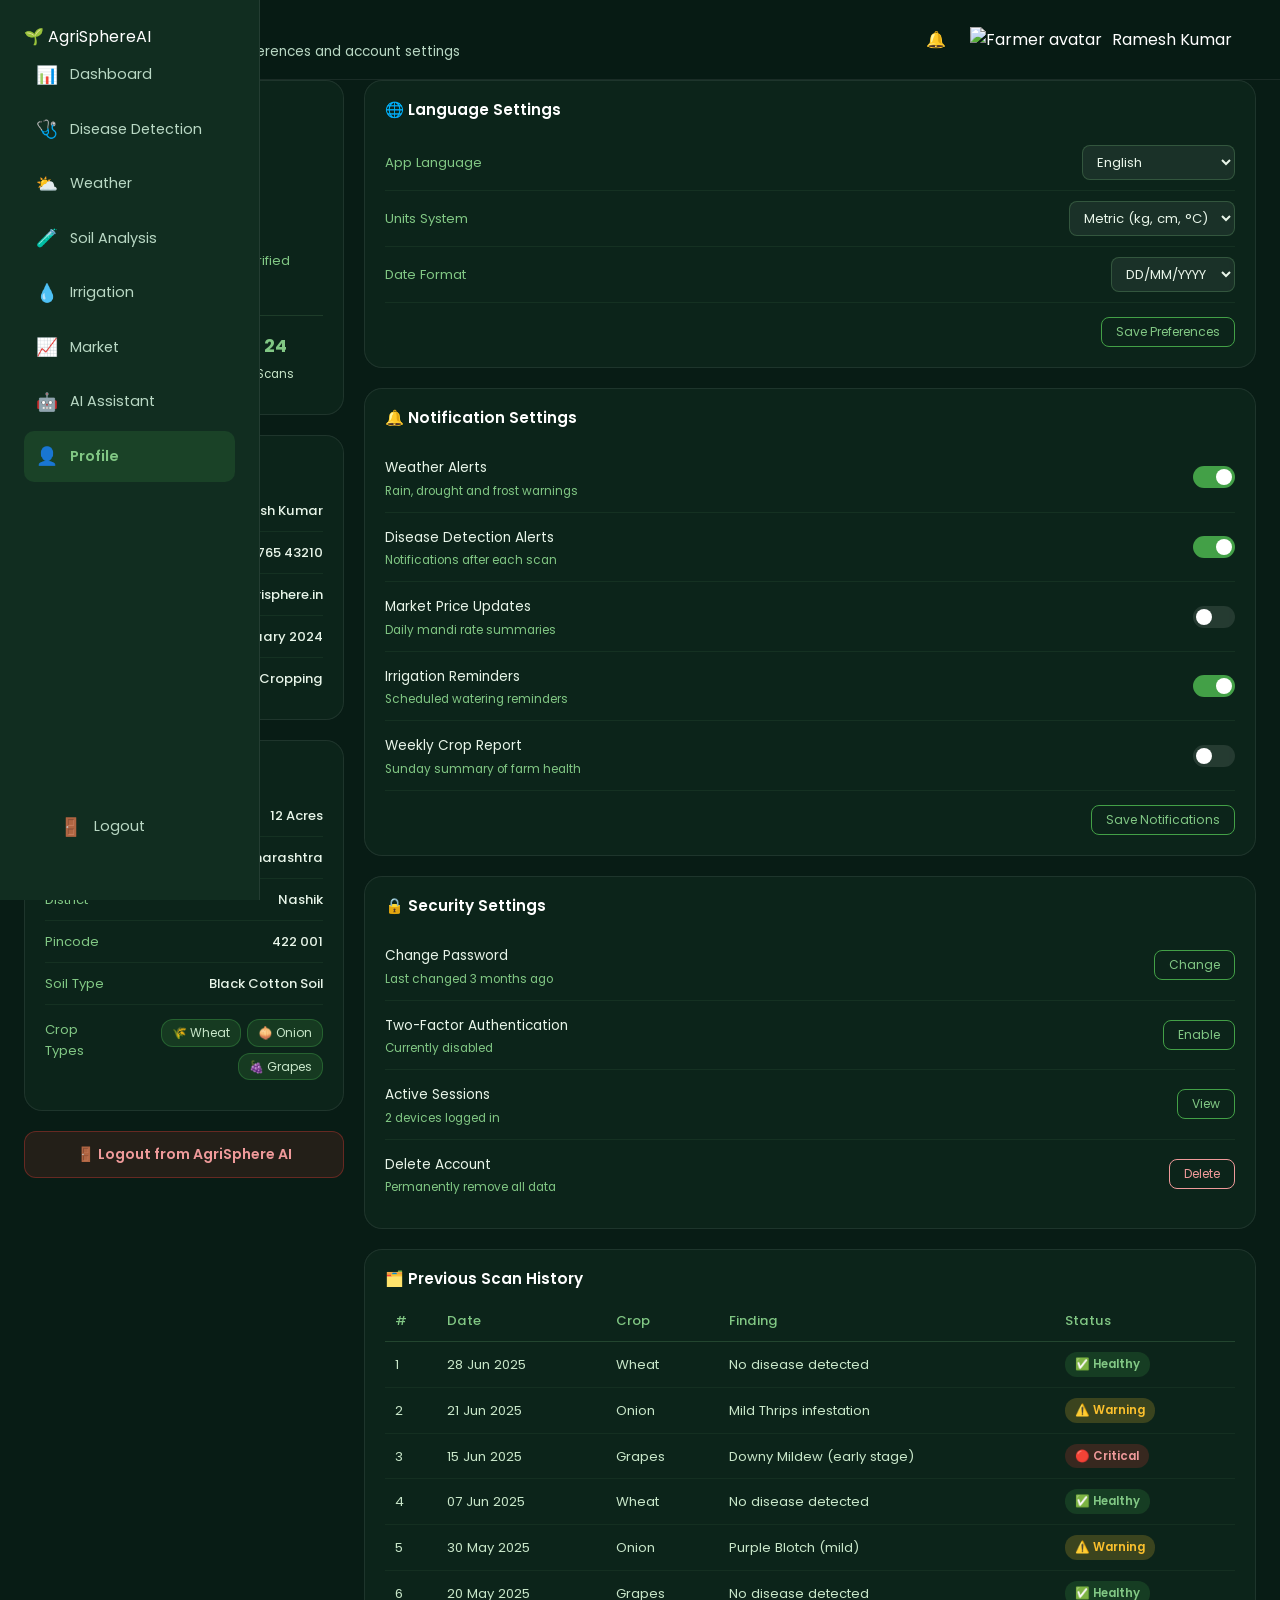
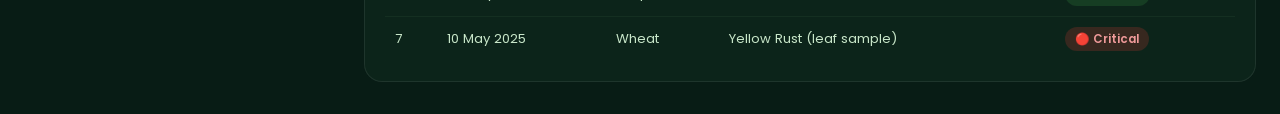
==== profile.html @ 05b8a4e9 "all fronted completed" ====
<!DOCTYPE html>
<html lang="en">
<head>
<meta charset="UTF-8" />
<meta name="viewport" content="width=device-width, initial-scale=1.0" />
<title>Farmer Profile | AgriSphere AI</title>

<!-- Google Font: Poppins (consistent with rest of app) -->
<link rel="preconnect" href="https://fonts.googleapis.com">
<link href="https://fonts.googleapis.com/css2?family=Poppins:wght@300;400;500;600;700&display=swap" rel="stylesheet">

<!-- Reused shared stylesheets only — no new CSS file for this page -->
<link rel="stylesheet" href="css/style.css" />
<link rel="stylesheet" href="css/dashboard.css" />

<!-- ===================== PAGE-SPECIFIC INLINE STYLES ===================== -->
<!-- Only structural layout unique to the profile page.                    -->
<!-- Colors, fonts, .glass, card, button rules all come from style.css     -->
<!-- and dashboard.css — nothing is redefined here.                        -->
<style>

  /* ---- Main 2-column grid: left column (profile + stats) | right column (settings + history) ---- */
  .profile-layout {
    display: grid;
    grid-template-columns: 320px 1fr;
    gap: 20px;
    padding: 0 24px 32px;
  }

  /* Left column stacks its cards vertically */
  .profile-left  { display: flex; flex-direction: column; gap: 20px; }

  /* Right column stacks its cards vertically */
  .profile-right { display: flex; flex-direction: column; gap: 20px; }

  /* ---- Profile Card (avatar + name + quick stats) ---- */
  .profile-card {
    padding: 28px 20px;
    text-align: center;
  }
  .profile-card__avatar-wrapper {
    position: relative;
    display: inline-block;
    margin-bottom: 14px;
  }
  .profile-card__avatar {
    width: 100px;
    height: 100px;
    border-radius: 50%;
    object-fit: cover;
    border: 3px solid #43A047;
    display: block;
  }
  /* Edit avatar overlay button */
  .profile-card__avatar-edit {
    position: absolute;
    bottom: 2px;
    right: 2px;
    width: 28px;
    height: 28px;
    border-radius: 50%;
    background: #43A047;
    border: none;
    color: #fff;
    font-size: 0.75rem;
    cursor: pointer;
    display: flex;
    align-items: center;
    justify-content: center;
    transition: background 0.2s;
  }
  .profile-card__avatar-edit:hover { background: #2E7D32; }

  .profile-card__name {
    color: #fff;
    font-size: 1.2rem;
    font-weight: 600;
    margin-bottom: 4px;
  }
  .profile-card__role {
    color: #81C784;
    font-size: 0.82rem;
    margin-bottom: 6px;
  }
  .profile-card__location {
    color: #C8E6C9;
    font-size: 0.8rem;
    margin-bottom: 18px;
  }

  /* Trio of quick-stat chips inside the profile card */
  .profile-stats {
    display: flex;
    justify-content: space-around;
    border-top: 1px solid rgba(129, 199, 132, 0.15);
    padding-top: 16px;
  }
  .profile-stat { text-align: center; }
  .profile-stat__value {
    color: #81C784;
    font-size: 1.1rem;
    font-weight: 700;
    display: block;
  }
  .profile-stat__label {
    color: #C8E6C9;
    font-size: 0.72rem;
  }

  /* ---- Generic section card used for all content cards ---- */
  .profile-section {
    padding: 20px;
  }
  .profile-section__title {
    color: #fff;
    font-size: 0.95rem;
    font-weight: 600;
    margin-bottom: 16px;
    display: flex;
    align-items: center;
    gap: 8px;
  }

  /* ---- Info rows (label + value pairs) ---- */
  .info-row {
    display: flex;
    justify-content: space-between;
    align-items: center;
    padding: 10px 0;
    border-bottom: 1px solid rgba(129, 199, 132, 0.08);
  }
  .info-row:last-child { border-bottom: none; }
  .info-row__label {
    color: #81C784;
    font-size: 0.82rem;
  }
  .info-row__value {
    color: #E8F5E9;
    font-size: 0.82rem;
    font-weight: 500;
    text-align: right;
  }

  /* Crop type tags */
  .crop-tags {
    display: flex;
    flex-wrap: wrap;
    gap: 6px;
    justify-content: flex-end;
  }
  .crop-tag {
    background: rgba(67, 160, 71, 0.18);
    border: 1px solid rgba(67, 160, 71, 0.4);
    color: #C8E6C9;
    border-radius: 12px;
    padding: 3px 10px;
    font-size: 0.75rem;
  }

  /* ---- Toggle switch (reusable) for settings ---- */
  .toggle-row {
    display: flex;
    justify-content: space-between;
    align-items: center;
    padding: 11px 0;
    border-bottom: 1px solid rgba(129, 199, 132, 0.08);
  }
  .toggle-row:last-child { border-bottom: none; }
  .toggle-row__label {
    color: #E8F5E9;
    font-size: 0.85rem;
  }
  .toggle-row__sub {
    color: #81C784;
    font-size: 0.74rem;
    display: block;
    margin-top: 2px;
  }
  .toggle {
    position: relative;
    width: 42px;
    height: 22px;
    flex-shrink: 0;
  }
  .toggle input { opacity: 0; width: 0; height: 0; }
  .toggle__track {
    position: absolute;
    inset: 0;
    background: rgba(255,255,255,0.1);
    border-radius: 22px;
    cursor: pointer;
    transition: background 0.3s;
  }
  .toggle input:checked + .toggle__track { background: #43A047; }
  .toggle__track::after {
    content: '';
    position: absolute;
    top: 3px;
    left: 3px;
    width: 16px;
    height: 16px;
    border-radius: 50%;
    background: #fff;
    transition: transform 0.3s;
  }
  .toggle input:checked + .toggle__track::after { transform: translateX(20px); }

  /* ---- Language selector ---- */
  .lang-select {
    background: rgba(255, 255, 255, 0.06);
    border: 1px solid rgba(129, 199, 132, 0.25);
    color: #E8F5E9;
    border-radius: 8px;
    padding: 6px 10px;
    font-family: 'Poppins', sans-serif;
    font-size: 0.82rem;
    outline: none;
    cursor: pointer;
  }
  .lang-select option { background: #081C15; }

  /* ---- Security settings — action buttons ---- */
  .security-btn {
    display: flex;
    justify-content: space-between;
    align-items: center;
    padding: 11px 0;
    border-bottom: 1px solid rgba(129, 199, 132, 0.08);
  }
  .security-btn:last-child { border-bottom: none; }
  .security-btn__label {
    color: #E8F5E9;
    font-size: 0.85rem;
  }
  .security-btn__sub {
    color: #81C784;
    font-size: 0.74rem;
    display: block;
    margin-top: 2px;
  }
  .btn-outline-sm {
    background: transparent;
    border: 1px solid #43A047;
    color: #81C784;
    border-radius: 8px;
    padding: 5px 14px;
    font-family: 'Poppins', sans-serif;
    font-size: 0.76rem;
    cursor: pointer;
    transition: background 0.2s, color 0.2s;
    flex-shrink: 0;
  }
  .btn-outline-sm:hover { background: #43A047; color: #fff; }

  /* ---- Scan History table ---- */
  .scan-table {
    width: 100%;
    border-collapse: collapse;
    font-size: 0.82rem;
  }
  .scan-table th {
    color: #81C784;
    font-weight: 500;
    text-align: left;
    padding: 6px 10px 10px;
    border-bottom: 1px solid rgba(129, 199, 132, 0.2);
  }
  .scan-table td {
    color: #C8E6C9;
    padding: 10px;
    border-bottom: 1px solid rgba(129, 199, 132, 0.07);
    vertical-align: middle;
  }
  .scan-table tr:last-child td { border-bottom: none; }

  /* Status badge inside scan table */
  .scan-badge {
    display: inline-block;
    padding: 3px 10px;
    border-radius: 12px;
    font-size: 0.73rem;
    font-weight: 600;
  }
  .scan-badge--healthy   { background: rgba(67, 160, 71, 0.2); color: #81C784; }
  .scan-badge--warning   { background: rgba(251, 192, 45, 0.2); color: #FBC02D; }
  .scan-badge--critical  { background: rgba(229, 57, 53, 0.2);  color: #EF9A9A; }

  /* ---- Logout button (bottom of left column) ---- */
  .logout-btn {
    display: flex;
    align-items: center;
    justify-content: center;
    gap: 8px;
    width: 100%;
    padding: 12px;
    border-radius: 12px;
    background: rgba(229, 57, 53, 0.12);
    border: 1px solid rgba(229, 57, 53, 0.35);
    color: #EF9A9A;
    font-family: 'Poppins', sans-serif;
    font-size: 0.88rem;
    font-weight: 600;
    cursor: pointer;
    transition: background 0.25s, color 0.25s;
  }
  .logout-btn:hover {
    background: rgba(229, 57, 53, 0.3);
    color: #fff;
  }

  /* ---- Toast notification (appears on save actions) ---- */
  .profile-toast {
    position: fixed;
    bottom: 30px;
    right: 30px;
    background: linear-gradient(135deg, #2E7D32, #43A047);
    color: #fff;
    padding: 12px 22px;
    border-radius: 10px;
    font-size: 0.85rem;
    font-weight: 500;
    box-shadow: 0 4px 20px rgba(0,0,0,0.35);
    opacity: 0;
    transform: translateY(10px);
    transition: opacity 0.3s ease, transform 0.3s ease;
    pointer-events: none;
    z-index: 9999;
  }
  .profile-toast--visible {
    opacity: 1;
    transform: translateY(0);
  }

  /* ---- Responsive: stack columns on small screens ---- */
  @media (max-width: 900px) {
    .profile-layout { grid-template-columns: 1fr; }
  }
</style>
</head>
<body>

<!-- ===================== SIDEBAR (identical structure across all dashboard pages) ===================== -->
<aside class="sidebar">
  <div class="sidebar__logo">
    <span class="logo-icon">🌱</span>
    <span class="logo-text">AgriSphere<span class="accent">AI</span></span>
  </div>

  <nav class="sidebar__nav">
    <a href="dashboard.html" class="sidebar__link">
      <span class="sidebar__icon">📊</span> Dashboard
    </a>
    <a href="disease.html" class="sidebar__link">
      <span class="sidebar__icon">🩺</span> Disease Detection
    </a>
    <a href="weather.html" class="sidebar__link">
      <span class="sidebar__icon">⛅</span> Weather
    </a>
    <a href="soil.html" class="sidebar__link">
      <span class="sidebar__icon">🧪</span> Soil Analysis
    </a>
    <a href="irrigation.html" class="sidebar__link">
      <span class="sidebar__icon">💧</span> Irrigation
    </a>
    <a href="market.html" class="sidebar__link">
      <span class="sidebar__icon">📈</span> Market
    </a>
    <a href="chatbot.html" class="sidebar__link">
      <span class="sidebar__icon">🤖</span> AI Assistant
    </a>
    <!-- Current page — marked active -->
    <a href="profile.html" class="sidebar__link sidebar__link--active">
      <span class="sidebar__icon">👤</span> Profile
    </a>
  </nav>

  <div class="sidebar__footer">
    <a href="index.html" class="sidebar__link">
      <span class="sidebar__icon">🚪</span> Logout
    </a>
  </div>
</aside>

<!-- ===================== MAIN CONTENT ===================== -->
<div class="main-content">

  <!-- ===================== TOP NAV (identical structure across all dashboard pages) ===================== -->
  <header class="topnav">
    <div class="topnav__title">
      <h1>Farmer Profile</h1>
      <p class="topnav__subtitle">Manage your information, preferences and account settings</p>
    </div>
    <div class="topnav__right">
      <span class="topnav__notif">🔔</span>
      <div class="topnav__profile">
        <img src="https://i.pravatar.cc/40?img=12" alt="Farmer avatar" />
        <span>Ramesh Kumar</span>
      </div>
    </div>
  </header>

  <!-- ===================== PROFILE LAYOUT GRID ===================== -->
  <div class="profile-layout">

    <!-- ============================================================
         LEFT COLUMN — Avatar card, Farm Info, Logout
    ============================================================ -->
    <div class="profile-left">

      <!-- ---- Profile / Avatar Card ---- -->
      <div class="glass profile-card">

        <!-- Profile picture with edit overlay -->
        <div class="profile-card__avatar-wrapper">
          <img
            id="profileAvatar"
            class="profile-card__avatar"
            src="https://i.pravatar.cc/100?img=12"
            alt="Farmer avatar"
          />
          <button class="profile-card__avatar-edit" id="avatarEditBtn" title="Change photo">✏️</button>
        </div>

        <h2 class="profile-card__name" id="profileName">Ramesh Kumar</h2>
        <p class="profile-card__role">🌾 Progressive Farmer · Verified</p>
        <p class="profile-card__location" id="profileLocationDisplay">📍 Nashik, Maharashtra</p>

        <!-- Quick stats strip -->
        <div class="profile-stats">
          <div class="profile-stat">
            <span class="profile-stat__value" id="statFarmSize">12</span>
            <span class="profile-stat__label">Acres</span>
          </div>
          <div class="profile-stat">
            <span class="profile-stat__value" id="statCropCount">3</span>
            <span class="profile-stat__label">Crops</span>
          </div>
          <div class="profile-stat">
            <span class="profile-stat__value" id="statScans">24</span>
            <span class="profile-stat__label">Scans</span>
          </div>
        </div>
      </div>

      <!-- ---- Farmer Information ---- -->
      <div class="glass profile-section">
        <h3 class="profile-section__title">👨‍🌾 Farmer Information</h3>

        <div class="info-row">
          <span class="info-row__label">Full Name</span>
          <span class="info-row__value">Ramesh Kumar</span>
        </div>
        <div class="info-row">
          <span class="info-row__label">Phone</span>
          <span class="info-row__value">+91 98765 43210</span>
        </div>
        <div class="info-row">
          <span class="info-row__label">Email</span>
          <span class="info-row__value">ramesh@agrisphere.in</span>
        </div>
        <div class="info-row">
          <span class="info-row__label">Member Since</span>
          <span class="info-row__value">January 2024</span>
        </div>
        <div class="info-row">
          <span class="info-row__label">Farming Type</span>
          <span class="info-row__value">Mixed Cropping</span>
        </div>
      </div>

      <!-- ---- Farm Details ---- -->
      <div class="glass profile-section">
        <h3 class="profile-section__title">🏡 Farm Details</h3>

        <!-- Farm Size -->
        <div class="info-row">
          <span class="info-row__label">Farm Size</span>
          <span class="info-row__value">12 Acres</span>
        </div>

        <!-- Location -->
        <div class="info-row">
          <span class="info-row__label">Location</span>
          <span class="info-row__value">Nashik, Maharashtra</span>
        </div>
        <div class="info-row">
          <span class="info-row__label">District</span>
          <span class="info-row__value">Nashik</span>
        </div>
        <div class="info-row">
          <span class="info-row__label">Pincode</span>
          <span class="info-row__value">422 001</span>
        </div>
        <div class="info-row">
          <span class="info-row__label">Soil Type</span>
          <span class="info-row__value">Black Cotton Soil</span>
        </div>

        <!-- Crop Types — displayed as tags -->
        <div class="info-row" style="align-items: flex-start; padding-top: 14px;">
          <span class="info-row__label">Crop Types</span>
          <div class="crop-tags">
            <span class="crop-tag">🌾 Wheat</span>
            <span class="crop-tag">🧅 Onion</span>
            <span class="crop-tag">🍇 Grapes</span>
          </div>
        </div>
      </div>

      <!-- ---- Logout Button ---- -->
      <button class="logout-btn" id="logoutBtn">
        🚪 Logout from AgriSphere AI
      </button>

    </div>
    <!-- /profile-left -->


    <!-- ============================================================
         RIGHT COLUMN — Language, Notifications, Security, Scan History
    ============================================================ -->
    <div class="profile-right">

      <!-- ---- Language Settings ---- -->
      <div class="glass profile-section">
        <h3 class="profile-section__title">🌐 Language Settings</h3>

        <div class="info-row">
          <span class="info-row__label">App Language</span>
          <!-- Language selector — JS handles save confirmation -->
          <select class="lang-select" id="langSelect">
            <option value="en" selected>English</option>
            <option value="hi">हिन्दी (Hindi)</option>
            <option value="mr">मराठी (Marathi)</option>
            <option value="pa">ਪੰਜਾਬੀ (Punjabi)</option>
            <option value="gu">ગુજરાતી (Gujarati)</option>
            <option value="ta">தமிழ் (Tamil)</option>
            <option value="te">తెలుగు (Telugu)</option>
          </select>
        </div>

        <div class="info-row">
          <span class="info-row__label">Units System</span>
          <select class="lang-select" id="unitsSelect">
            <option value="metric" selected>Metric (kg, cm, °C)</option>
            <option value="imperial">Imperial (lb, in, °F)</option>
          </select>
        </div>

        <div class="info-row">
          <span class="info-row__label">Date Format</span>
          <select class="lang-select" id="dateSelect">
            <option value="dmy" selected>DD/MM/YYYY</option>
            <option value="mdy">MM/DD/YYYY</option>
            <option value="ymd">YYYY-MM-DD</option>
          </select>
        </div>

        <!-- Save Language Settings button -->
        <div style="text-align: right; margin-top: 14px;">
          <button class="btn-outline-sm" id="saveLangBtn">Save Preferences</button>
        </div>
      </div>

      <!-- ---- Notification Settings ---- -->
      <div class="glass profile-section">
        <h3 class="profile-section__title">🔔 Notification Settings</h3>

        <div class="toggle-row">
          <div>
            <span class="toggle-row__label">Weather Alerts</span>
            <span class="toggle-row__sub">Rain, drought and frost warnings</span>
          </div>
          <label class="toggle">
            <input type="checkbox" id="notifWeather" checked />
            <span class="toggle__track"></span>
          </label>
        </div>

        <div class="toggle-row">
          <div>
            <span class="toggle-row__label">Disease Detection Alerts</span>
            <span class="toggle-row__sub">Notifications after each scan</span>
          </div>
          <label class="toggle">
            <input type="checkbox" id="notifDisease" checked />
            <span class="toggle__track"></span>
          </label>
        </div>

        <div class="toggle-row">
          <div>
            <span class="toggle-row__label">Market Price Updates</span>
            <span class="toggle-row__sub">Daily mandi rate summaries</span>
          </div>
          <label class="toggle">
            <input type="checkbox" id="notifMarket" />
            <span class="toggle__track"></span>
          </label>
        </div>

        <div class="toggle-row">
          <div>
            <span class="toggle-row__label">Irrigation Reminders</span>
            <span class="toggle-row__sub">Scheduled watering reminders</span>
          </div>
          <label class="toggle">
            <input type="checkbox" id="notifIrrigation" checked />
            <span class="toggle__track"></span>
          </label>
        </div>

        <div class="toggle-row">
          <div>
            <span class="toggle-row__label">Weekly Crop Report</span>
            <span class="toggle-row__sub">Sunday summary of farm health</span>
          </div>
          <label class="toggle">
            <input type="checkbox" id="notifWeekly" />
            <span class="toggle__track"></span>
          </label>
        </div>

        <!-- Save Notifications button -->
        <div style="text-align: right; margin-top: 14px;">
          <button class="btn-outline-sm" id="saveNotifBtn">Save Notifications</button>
        </div>
      </div>

      <!-- ---- Security Settings ---- -->
      <div class="glass profile-section">
        <h3 class="profile-section__title">🔒 Security Settings</h3>

        <div class="security-btn">
          <div>
            <span class="security-btn__label">Change Password</span>
            <span class="security-btn__sub">Last changed 3 months ago</span>
          </div>
          <button class="btn-outline-sm" id="changePwdBtn">Change</button>
        </div>

        <div class="security-btn">
          <div>
            <span class="security-btn__label">Two-Factor Authentication</span>
            <span class="security-btn__sub">Currently disabled</span>
          </div>
          <button class="btn-outline-sm" id="enable2FABtn">Enable</button>
        </div>

        <div class="security-btn">
          <div>
            <span class="security-btn__label">Active Sessions</span>
            <span class="security-btn__sub">2 devices logged in</span>
          </div>
          <button class="btn-outline-sm" id="viewSessionsBtn">View</button>
        </div>

        <div class="security-btn">
          <div>
            <span class="security-btn__label">Delete Account</span>
            <span class="security-btn__sub">Permanently remove all data</span>
          </div>
          <button class="btn-outline-sm" id="deleteAccountBtn" style="border-color:#EF9A9A; color:#EF9A9A;">Delete</button>
        </div>
      </div>

      <!-- ---- Previous Scan History ---- -->
      <div class="glass profile-section">
        <h3 class="profile-section__title">🗂️ Previous Scan History</h3>

        <!-- Table generated dynamically by profile.js from dummy data array -->
        <div style="overflow-x: auto;">
          <table class="scan-table" id="scanHistoryTable">
            <thead>
              <tr>
                <th>#</th>
                <th>Date</th>
                <th>Crop</th>
                <th>Finding</th>
                <th>Status</th>
              </tr>
            </thead>
            <tbody id="scanHistoryBody">
              <!-- Rows injected by profile.js -->
            </tbody>
          </table>
        </div>
      </div>

    </div>
    <!-- /profile-right -->

  </div>
  <!-- /profile-layout -->

</div>
<!-- /main-content -->

<!-- Toast notification element (shown on save actions by profile.js) -->
<div class="profile-toast" id="profileToast"></div>

<!-- ===================== SCRIPTS ===================== -->
<script src="js/main.js"></script>
<script src="js/dashboard.js"></script>
<script src="js/profile.js"></script>
</body>
</html>
---- css/style.css ----
/* =====================================================
   AGRISPHERE AI — STYLE SHEET (Landing Page)
   =====================================================
   This file is organized into clear sections:
   1. Reset & Variables
   2. Base / Typography
   3. Reusable Components (buttons, glass effect)
   4. Navbar
   5. Hero Section
   6. Animated Statistics
   7. Features Section
   8. How It Works
   9. Why Choose Us
   10. Call To Action
   11. Footer
   12. Scroll Reveal Animation
   13. Responsive Design (Tablet & Mobile)
   ===================================================== */


/* -----------------------------------------------------
   1. RESET & VARIABLES
   CSS variables (--name) let us reuse colors everywhere.
   If you want to change the theme, edit these values only.
------------------------------------------------------ */
:root {
  /* Color palette (from project brief) */
  --color-bg: #081C15;
  --color-primary: #2E7D32;
  --color-secondary: #43A047;
  --color-accent: #81C784;
  --color-card: #112D20;
  --color-text: #FFFFFF;
  --color-text-soft: #B9D8C4;
  --color-warning: #FFA000;
  --color-danger: #F44336;

  /* Glass effect helpers */
  --glass-bg: rgba(17, 45, 32, 0.55);
  --glass-border: rgba(255, 255, 255, 0.08);

  /* Spacing scale */
  --space-sm: 0.75rem;
  --space-md: 1.5rem;
  --space-lg: 3rem;
  --space-xl: 6rem;

  /* Shape & motion */
  --radius: 18px;
  --radius-sm: 10px;
  --transition: 0.3s ease;
  --shadow-soft: 0 10px 30px rgba(0, 0, 0, 0.35);
}

/* Reset default browser spacing/box-sizing so layout is predictable */
* {
  margin: 0;
  padding: 0;
  box-sizing: border-box;
}

html {
  scroll-behavior: smooth; /* smooth scrolling for in-page links (#features etc.) */
}


/* -----------------------------------------------------
   2. BASE / TYPOGRAPHY
------------------------------------------------------ */
body {
  font-family: 'Poppins', sans-serif;
  background-color: var(--color-bg);
  color: var(--color-text);
  line-height: 1.6;
  overflow-x: hidden; /* prevents horizontal scroll from floating shapes */
}

h1, h2, h3, h4 {
  font-weight: 600;
  line-height: 1.2;
}

a {
  text-decoration: none;
  color: inherit;
}

ul {
  list-style: none;
}

img {
  max-width: 100%;
  display: block;
}

/* Small uppercase label used above section titles (e.g. "Platform") */
.eyebrow {
  display: inline-block;
  font-size: 0.8rem;
  font-weight: 600;
  letter-spacing: 0.12em;
  text-transform: uppercase;
  color: var(--color-accent);
  margin-bottom: var(--space-sm);
}

/* Gradient text used on the hero headline's key word */
.text-gradient {
  background: linear-gradient(90deg, var(--color-accent), var(--color-secondary));
  -webkit-background-clip: text;
  background-clip: text;
  color: transparent;
}

.section-heading {
  text-align: center;
  max-width: 640px;
  margin: 0 auto var(--space-xl);
}

.section-title {
  font-size: clamp(1.8rem, 3vw, 2.6rem);
  margin-bottom: var(--space-sm);
}

.section-subtitle {
  color: var(--color-text-soft);
  font-size: 1.05rem;
}


/* -----------------------------------------------------
   3. REUSABLE COMPONENTS
------------------------------------------------------ */

/* Glassmorphism card base — used by feature cards, scan card, etc. */
.glass {
  background: var(--glass-bg);
  border: 1px solid var(--glass-border);
  backdrop-filter: blur(14px);
  -webkit-backdrop-filter: blur(14px);
  border-radius: var(--radius);
}

/* Buttons */
.btn {
  display: inline-flex;
  align-items: center;
  gap: 0.5rem;
  padding: 0.8rem 1.6rem;
  border-radius: 999px; /* fully rounded pill shape */
  font-weight: 600;
  font-size: 0.95rem;
  border: none;
  cursor: pointer;
  transition: transform var(--transition), box-shadow var(--transition), background var(--transition);
  white-space: nowrap;
}

.btn--primary {
  background: linear-gradient(135deg, var(--color-secondary), var(--color-primary));
  color: var(--color-text);
  box-shadow: 0 8px 24px rgba(46, 125, 50, 0.45);
}

.btn--primary:hover {
  transform: translateY(-3px);
  box-shadow: 0 12px 30px rgba(46, 125, 50, 0.6);
}

.btn--ghost {
  background: transparent;
  color: var(--color-text);
  border: 1px solid var(--glass-border);
}

.btn--ghost:hover {
  background: rgba(255, 255, 255, 0.06);
  transform: translateY(-3px);
}

.btn--lg {
  padding: 1rem 2rem;
  font-size: 1rem;
}

/* Arrow inside buttons slides right on hover */
.btn__arrow {
  transition: transform var(--transition);
}

.btn:hover .btn__arrow {
  transform: translateX(4px);
}


/* -----------------------------------------------------
   4. NAVBAR
------------------------------------------------------ */
.navbar {
  position: sticky;
  top: 0;
  z-index: 100;
  width: 100%;
  background: rgba(8, 28, 21, 0.7);
  backdrop-filter: blur(14px);
  -webkit-backdrop-filter: blur(14px);
  border-bottom: 1px solid var(--glass-border);
}

.navbar__inner {
  max-width: 1280px;
  margin: 0 auto;
  display: flex;
  align-items: center;
  justify-content: space-between;
  padding: 1rem var(--space-md);
}

.navbar__brand {
  display: flex;
  align-items: center;
  gap: 0.5rem;
  font-weight: 700;
  font-size: 1.2rem;
}

.navbar__logo {
  font-size: 1.4rem;
}

.navbar__name--accent {
  color: var(--color-accent);
}

.navbar__links {
  display: flex;
  align-items: center;
  gap: var(--space-lg);
}

.navbar__link {
  font-size: 0.95rem;
  color: var(--color-text-soft);
  transition: color var(--transition);
}

.navbar__link:hover {
  color: var(--color-text);
}

.navbar__cta {
  margin-left: var(--space-md);
}

/* Hamburger icon — hidden on desktop, shown on mobile via media query */
.navbar__toggle {
  display: none;
  flex-direction: column;
  gap: 5px;
  background: none;
  border: none;
  cursor: pointer;
}

.navbar__toggle span {
  width: 24px;
  height: 2px;
  background: var(--color-text);
  border-radius: 2px;
}

/* Mobile dropdown menu — hidden by default, JS toggles .navbar__mobile--open */
.navbar__mobile {
  display: none;
  flex-direction: column;
  gap: var(--space-md);
  padding: var(--space-md);
  background: rgba(8, 28, 21, 0.95);
  border-top: 1px solid var(--glass-border);
}

.navbar__mobile--open {
  display: flex;
}

.navbar__mobile-cta {
  width: fit-content;
}


/* -----------------------------------------------------
   5. HERO SECTION
------------------------------------------------------ */
.hero {
  position: relative;
  padding: var(--space-xl) var(--space-md);
  overflow: hidden;
}

/* Soft blurred glowing circles in the background — pure CSS, no images */
.hero__glow {
  position: absolute;
  border-radius: 50%;
  filter: blur(100px);
  opacity: 0.35;
  z-index: 0;
}

.hero__glow--one {
  width: 420px;
  height: 420px;
  background: var(--color-primary);
  top: -100px;
  left: -100px;
}

.hero__glow--two {
  width: 380px;
  height: 380px;
  background: var(--color-accent);
  bottom: -120px;
  right: -80px;
}

.hero__inner {
  position: relative;
  z-index: 1;
  max-width: 1280px;
  margin: 0 auto;
  display: grid;
  grid-template-columns: 1.1fr 0.9fr;
  align-items: center;
  gap: var(--space-xl);
}

.hero__title {
  font-size: clamp(2.4rem, 5vw, 3.6rem);
  margin-bottom: var(--space-md);
}

.hero__subtitle {
  color: var(--color-text-soft);
  font-size: 1.1rem;
  max-width: 520px;
  margin-bottom: var(--space-lg);
}

.hero__actions {
  display: flex;
  flex-wrap: wrap;
  gap: var(--space-md);
  margin-bottom: var(--space-md);
}

.hero__trust {
  font-size: 0.85rem;
  color: var(--color-text-soft);
  opacity: 0.8;
}

/* --- Signature visual: the AI Scan Card --- */
.hero__visual {
  position: relative;
  display: flex;
  justify-content: center;
  align-items: center;
}

.scan-card {
  width: 100%;
  max-width: 360px;
  padding: var(--space-md);
  background: var(--glass-bg);
  border: 1px solid var(--glass-border);
  backdrop-filter: blur(14px);
  -webkit-backdrop-filter: blur(14px);
  border-radius: var(--radius);
  box-shadow: var(--shadow-soft);
  animation: floatCard 5s ease-in-out infinite; /* gentle floating motion */
}

.scan-card__header {
  display: flex;
  align-items: center;
  gap: 0.5rem;
  margin-bottom: var(--space-md);
  font-size: 0.9rem;
  color: var(--color-text-soft);
}

.scan-card__dot {
  width: 8px;
  height: 8px;
  border-radius: 50%;
  background: var(--color-danger);
  animation: pulseDot 1.5s ease-in-out infinite;
}

/* The leaf-scanning area */
.scan-card__body {
  position: relative;
  height: 160px;
  border-radius: var(--radius-sm);
  background: rgba(0, 0, 0, 0.25);
  display: flex;
  align-items: center;
  justify-content: center;
  font-size: 4rem;
  overflow: hidden;
  margin-bottom: var(--space-md);
}

/* The horizontal scanning line that sweeps up and down */
.scan-card__line {
  position: absolute;
  left: 0;
  width: 100%;
  height: 2px;
  background: var(--color-accent);
  box-shadow: 0 0 12px var(--color-accent);
  animation: scanSweep 2.4s ease-in-out infinite;
}

.scan-card__result {
  display: flex;
  justify-content: space-between;
  align-items: center;
  padding: 0.8rem 1rem;
  background: rgba(67, 160, 71, 0.15);
  border: 1px solid rgba(129, 199, 132, 0.3);
  border-radius: var(--radius-sm);
  font-size: 0.85rem;
}

.scan-card__result-label {
  color: var(--color-text-soft);
}

.scan-card__result-value {
  color: var(--color-accent);
  font-weight: 600;
}

/* Small floating chips around the scan card */
.float-chip {
  position: absolute;
  padding: 0.6rem 1rem;
  font-size: 0.8rem;
  background: var(--glass-bg);
  border: 1px solid var(--glass-border);
  backdrop-filter: blur(10px);
  border-radius: 999px;
  box-shadow: var(--shadow-soft);
}

.float-chip--one {
  top: 10%;
  right: -5%;
  animation: floatChip 4s ease-in-out infinite;
}

.float-chip--two {
  bottom: 8%;
  left: -8%;
  animation: floatChip 4.5s ease-in-out infinite reverse;
}


/* -----------------------------------------------------
   6. ANIMATED STATISTICS
------------------------------------------------------ */
.stats {
  padding: var(--space-xl) var(--space-md);
}

.stats__inner {
  max-width: 1100px;
  margin: 0 auto;
  display: grid;
  grid-template-columns: repeat(4, 1fr);
  gap: var(--space-md);
  text-align: center;
}

.stat__number {
  font-size: clamp(2rem, 4vw, 3rem);
  font-weight: 700;
  color: var(--color-accent);
}

.stat__suffix {
  font-size: clamp(2rem, 4vw, 3rem);
  font-weight: 700;
  color: var(--color-accent);
}

.stat__label {
  margin-top: 0.4rem;
  font-size: 0.9rem;
  color: var(--color-text-soft);
}


/* -----------------------------------------------------
   7. FEATURES SECTION
------------------------------------------------------ */
.features {
  padding: var(--space-xl) var(--space-md);
}

.features__grid {
  max-width: 1280px;
  margin: 0 auto;
  display: grid;
  grid-template-columns: repeat(4, 1fr);
  gap: var(--space-md);
}

.feature-card {
  padding: var(--space-md);
  background: var(--glass-bg);
  border: 1px solid var(--glass-border);
  backdrop-filter: blur(14px);
  -webkit-backdrop-filter: blur(14px);
  border-radius: var(--radius);
  transition: transform var(--transition), border-color var(--transition);
}

.feature-card:hover {
  transform: translateY(-6px);
  border-color: var(--color-accent);
}

.feature-card__icon {
  font-size: 2rem;
  margin-bottom: var(--space-sm);
}

.feature-card__title {
  font-size: 1.05rem;
  margin-bottom: 0.4rem;
}

.feature-card__text {
  font-size: 0.9rem;
  color: var(--color-text-soft);
}


/* -----------------------------------------------------
   8. HOW IT WORKS
------------------------------------------------------ */
.how-it-works {
  padding: var(--space-xl) var(--space-md);
}

.steps {
  max-width: 1100px;
  margin: 0 auto;
  display: flex;
  align-items: flex-start;
  justify-content: space-between;
  gap: var(--space-md);
}

.step {
  flex: 1;
  text-align: center;
  padding: var(--space-md);
}

.step__number {
  display: inline-block;
  font-size: 1.8rem;
  font-weight: 700;
  color: var(--color-accent);
  margin-bottom: var(--space-sm);
}

.step__title {
  margin-bottom: 0.5rem;
}

.step__text {
  font-size: 0.9rem;
  color: var(--color-text-soft);
}

/* Connecting line between steps (hidden on mobile) */
.step__connector {
  flex: 0 0 60px;
  height: 1px;
  margin-top: 2.2rem;
  background: linear-gradient(90deg, transparent, var(--color-accent), transparent);
}


/* -----------------------------------------------------
   9. WHY CHOOSE US
------------------------------------------------------ */
.why-us {
  padding: var(--space-xl) var(--space-md);
}

.why-us__inner {
  max-width: 1280px;
  margin: 0 auto;
  display: grid;
  grid-template-columns: 1fr 1fr;
  gap: var(--space-xl);
  align-items: center;
}

.why-list {
  margin-top: var(--space-lg);
  display: flex;
  flex-direction: column;
  gap: var(--space-md);
}

.why-list__item {
  display: flex;
  gap: var(--space-sm);
  align-items: flex-start;
}

.why-list__check {
  flex-shrink: 0;
  width: 26px;
  height: 26px;
  border-radius: 50%;
  background: rgba(129, 199, 132, 0.15);
  color: var(--color-accent);
  display: flex;
  align-items: center;
  justify-content: center;
  font-size: 0.8rem;
  font-weight: 700;
}

.why-list__item h4 {
  font-size: 1rem;
  margin-bottom: 0.2rem;
}

.why-list__item p {
  font-size: 0.88rem;
  color: var(--color-text-soft);
}

/* Glass panel with progress bars on the right side */
.glass-panel {
  padding: var(--space-lg);
  background: var(--glass-bg);
  border: 1px solid var(--glass-border);
  backdrop-filter: blur(14px);
  border-radius: var(--radius);
  display: flex;
  flex-direction: column;
  gap: var(--space-md);
}

.glass-panel__row {
  display: flex;
  flex-direction: column;
  gap: 0.5rem;
  font-size: 0.9rem;
  color: var(--color-text-soft);
}

.progress-bar {
  width: 100%;
  height: 8px;
  border-radius: 999px;
  background: rgba(255, 255, 255, 0.08);
  overflow: hidden;
}

.progress-bar__fill {
  height: 100%;
  width: 0%; /* JS animates this to the data-fill value */
  border-radius: 999px;
  background: linear-gradient(90deg, var(--color-secondary), var(--color-accent));
  transition: width 1.2s ease;
}


/* -----------------------------------------------------
   10. CALL TO ACTION
------------------------------------------------------ */
.cta {
  padding: var(--space-xl) var(--space-md);
}

.cta__inner {
  max-width: 720px;
  margin: 0 auto;
  text-align: center;
  padding: var(--space-xl) var(--space-lg);
  background: linear-gradient(135deg, rgba(46, 125, 50, 0.25), rgba(129, 199, 132, 0.1));
  border: 1px solid var(--glass-border);
  border-radius: var(--radius);
}

.cta__title {
  font-size: clamp(1.8rem, 3vw, 2.4rem);
  margin-bottom: var(--space-sm);
}

.cta__text {
  color: var(--color-text-soft);
  margin-bottom: var(--space-lg);
}


/* -----------------------------------------------------
   11. FOOTER
------------------------------------------------------ */
.footer {
  padding: var(--space-xl) var(--space-md) var(--space-md);
  border-top: 1px solid var(--glass-border);
}

.footer__inner {
  max-width: 1280px;
  margin: 0 auto;
  display: flex;
  justify-content: space-between;
  gap: var(--space-xl);
  flex-wrap: wrap;
}

.footer__brand {
  max-width: 360px;
}

.footer__tagline {
  margin-top: var(--space-sm);
  font-size: 0.85rem;
  color: var(--color-text-soft);
}

.footer__links {
  display: flex;
  gap: var(--space-xl);
}

.footer__col h4 {
  font-size: 0.9rem;
  margin-bottom: var(--space-sm);
  color: var(--color-text);
}

.footer__col a {
  display: block;
  font-size: 0.85rem;
  color: var(--color-text-soft);
  margin-bottom: 0.5rem;
  transition: color var(--transition);
}

.footer__col a:hover {
  color: var(--color-accent);
}

.footer__bottom {
  max-width: 1280px;
  margin: var(--space-lg) auto 0;
  padding-top: var(--space-md);
  border-top: 1px solid var(--glass-border);
  text-align: center;
  font-size: 0.8rem;
  color: var(--color-text-soft);
}


/* -----------------------------------------------------
   12. SCROLL REVEAL ANIMATION
   Elements with class "reveal" start hidden + shifted down.
   JS adds "reveal--visible" when they enter the viewport,
   which triggers this transition (fade in + slide up).
------------------------------------------------------ */
.reveal {
  opacity: 0;
  transform: translateY(30px);
  transition: opacity 0.8s ease, transform 0.8s ease;
}

.reveal--visible {
  opacity: 1;
  transform: translateY(0);
}


/* -----------------------------------------------------
   KEYFRAME ANIMATIONS
------------------------------------------------------ */

/* Gentle up-and-down float for the scan card */
@keyframes floatCard {
  0%, 100% { transform: translateY(0); }
  50% { transform: translateY(-12px); }
}

/* Floating motion for the small chips (slightly different rhythm) */
@keyframes floatChip {
  0%, 100% { transform: translateY(0); }
  50% { transform: translateY(-10px); }
}

/* Pulsing red "live" dot on the scan card */
@keyframes pulseDot {
  0%, 100% { opacity: 1; }
  50% { opacity: 0.3; }
}

/* The scanning line sweeping from top to bottom of the leaf area */
@keyframes scanSweep {
  0% { top: 0; }
  50% { top: 100%; }
  100% { top: 0; }
}


/* -----------------------------------------------------
   13. RESPONSIVE DESIGN
   Tablet first, then mobile — using max-width media queries.
------------------------------------------------------ */

/* Tablet (≤ 1024px) */
@media (max-width: 1024px) {
  .hero__inner {
    grid-template-columns: 1fr;
    text-align: center;
  }

  .hero__subtitle {
    margin-left: auto;
    margin-right: auto;
  }

  .hero__actions {
    justify-content: center;
  }

  .hero__visual {
    margin-top: var(--space-lg);
  }

  .features__grid {
    grid-template-columns: repeat(2, 1fr);
  }

  .why-us__inner {
    grid-template-columns: 1fr;
  }

  .why-us__panel {
    order: -1; /* show the visual panel above the text on tablet */
  }
}

/* Mobile (≤ 768px) */
@media (max-width: 768px) {
  /* Hide desktop nav links + CTA, show hamburger instead */
  .navbar__links,
  .navbar__cta {
    display: none;
  }

  .navbar__toggle {
    display: flex;
  }

  .stats__inner {
    grid-template-columns: repeat(2, 1fr);
  }

  .features__grid {
    grid-template-columns: 1fr;
  }

  /* Stack the "How It Works" steps vertically, hide connectors */
  .steps {
    flex-direction: column;
    align-items: center;
  }

  .step__connector {
    display: none;
  }

  .footer__inner {
    flex-direction: column;
    gap: var(--space-lg);
  }
}

/* Small phones (≤ 480px) */
@media (max-width: 480px) {
  .stats__inner {
    grid-template-columns: 1fr 1fr;
    gap: var(--space-lg);
  }

  .hero {
    padding: var(--space-lg) var(--space-md);
  }

  .scan-card {
    max-width: 100%;
  }
}

/* Respect users who prefer reduced motion */
@media (prefers-reduced-motion: reduce) {
  * {
    animation-duration: 0.01ms !important;
    animation-iteration-count: 1 !important;
    transition-duration: 0.01ms !important;
    scroll-behavior: auto !important;
  }
}
---- css/dashboard.css ----
/* =====================================================
   AGRISPHERE AI — DASHBOARD STYLE SHEET
   =====================================================
   This file ONLY contains dashboard-specific layout.
   Shared things (colors, fonts, buttons, .glass, progress
   bars) already come from css/style.css, which is loaded
   first in dashboard.html — so we reuse those variables here.

   Sections:
   1. Page Layout (sidebar + main column)
   2. Sidebar
   3. Top Navigation
   4. Welcome Card
   5. Overview Cards Grid
   6. AI Recommendation Card
   7. Charts Grid
   8. Recent Activity + Quick Actions
   9. Responsive Design
   ===================================================== */


/* -----------------------------------------------------
   1. PAGE LAYOUT
   The dashboard uses a fixed sidebar on the left and a
   flexible main column (top nav + content) on the right.
------------------------------------------------------ */
.dashboard-body {
  display: flex;
  min-height: 100vh;
  background-color: var(--color-bg);
}

.dashboard-main {
  flex: 1;
  display: flex;
  flex-direction: column;
  min-width: 0; /* prevents content from overflowing on small screens */
  margin-left: 260px; /* leaves space for the fixed sidebar */
}


/* -----------------------------------------------------
   2. SIDEBAR
------------------------------------------------------ */
.sidebar {
  position: fixed;
  top: 0;
  left: 0;
  width: 260px;
  height: 100vh;
  display: flex;
  flex-direction: column;
  padding: var(--space-md);
  background: var(--color-card);
  border-right: 1px solid var(--glass-border);
  z-index: 200;
  transition: transform var(--transition);
}

.sidebar__brand {
  display: flex;
  align-items: center;
  gap: 0.5rem;
  font-weight: 700;
  font-size: 1.1rem;
  margin-bottom: var(--space-lg);
  padding: 0 0.5rem;
}

.sidebar__nav {
  flex: 1;
  display: flex;
  flex-direction: column;
  gap: 0.25rem;
  overflow-y: auto;
}

.sidebar__section-label {
  font-size: 0.7rem;
  text-transform: uppercase;
  letter-spacing: 0.1em;
  color: var(--color-text-soft);
  opacity: 0.7;
  margin: var(--space-md) 0.5rem 0.4rem;
}

.sidebar__section-label:first-child {
  margin-top: 0;
}

.sidebar__link {
  display: flex;
  align-items: center;
  gap: 0.75rem;
  padding: 0.7rem 0.75rem;
  border-radius: var(--radius-sm);
  font-size: 0.9rem;
  color: var(--color-text-soft);
  transition: background var(--transition), color var(--transition);
}

.sidebar__link:hover {
  background: rgba(255, 255, 255, 0.05);
  color: var(--color-text);
}

/* Highlights the link of the page currently open */
.sidebar__link--active {
  background: rgba(67, 160, 71, 0.18);
  color: var(--color-accent);
  font-weight: 600;
}

.sidebar__icon {
  font-size: 1.1rem;
}

/* Small help card pinned to the bottom of the sidebar */
.sidebar__footer {
  margin-top: var(--space-md);
  padding: var(--space-md);
}

.sidebar__footer-title {
  font-size: 0.85rem;
  font-weight: 600;
  margin-bottom: 0.2rem;
}

.sidebar__footer-text {
  font-size: 0.78rem;
  color: var(--color-text-soft);
}

/* Dark overlay shown behind the sidebar on mobile when it's open */
.sidebar-overlay {
  display: none;
  position: fixed;
  inset: 0;
  background: rgba(0, 0, 0, 0.5);
  z-index: 150;
}

.sidebar-overlay--visible {
  display: block;
}


/* -----------------------------------------------------
   3. TOP NAVIGATION
------------------------------------------------------ */
.topnav {
  position: sticky;
  top: 0;
  z-index: 50;
  display: flex;
  align-items: center;
  gap: var(--space-md);
  padding: 1rem var(--space-lg);
  background: rgba(8, 28, 21, 0.85);
  backdrop-filter: blur(14px);
  -webkit-backdrop-filter: blur(14px);
  border-bottom: 1px solid var(--glass-border);
}

/* Hamburger button — hidden on desktop, shown on mobile */
.topnav__menu-btn {
  display: none;
  flex-direction: column;
  gap: 5px;
  background: none;
  border: none;
  cursor: pointer;
}

.topnav__menu-btn span {
  width: 22px;
  height: 2px;
  background: var(--color-text);
  border-radius: 2px;
}

.topnav__title {
  flex: 1;
}

.topnav__title h1 {
  font-size: 1.3rem;
}

.topnav__title p {
  font-size: 0.85rem;
  color: var(--color-text-soft);
}

.topnav__right {
  display: flex;
  align-items: center;
  gap: var(--space-md);
}

.topnav__icon-btn {
  position: relative;
  background: rgba(255, 255, 255, 0.05);
  border: 1px solid var(--glass-border);
  border-radius: 50%;
  width: 42px;
  height: 42px;
  font-size: 1.1rem;
  cursor: pointer;
}

.topnav__badge {
  position: absolute;
  top: -4px;
  right: -4px;
  background: var(--color-danger);
  color: var(--color-text);
  font-size: 0.65rem;
  font-weight: 700;
  width: 18px;
  height: 18px;
  border-radius: 50%;
  display: flex;
  align-items: center;
  justify-content: center;
}

.topnav__profile {
  display: flex;
  align-items: center;
  gap: 0.6rem;
}

.topnav__avatar {
  width: 38px;
  height: 38px;
  border-radius: 50%;
  background: rgba(129, 199, 132, 0.15);
  display: flex;
  align-items: center;
  justify-content: center;
  font-size: 1.1rem;
}

.topnav__profile-name {
  font-size: 0.88rem;
  font-weight: 500;
}


/* -----------------------------------------------------
   PAGE CONTENT WRAPPER
------------------------------------------------------ */
.dashboard-content {
  padding: var(--space-lg);
  display: flex;
  flex-direction: column;
  gap: var(--space-lg);
}


/* -----------------------------------------------------
   4. WELCOME CARD
------------------------------------------------------ */
.welcome-card {
  display: flex;
  align-items: center;
  justify-content: space-between;
  gap: var(--space-md);
  padding: var(--space-lg);
}

.welcome-card__text h2 {
  font-size: 1.4rem;
  margin: 0.3rem 0;
}

.welcome-card__text p {
  color: var(--color-text-soft);
  font-size: 0.9rem;
}


/* -----------------------------------------------------
   5. OVERVIEW CARDS GRID
   (Crop Health, Weather, Water Level, Disease Alert)
------------------------------------------------------ */
.overview-grid {
  display: grid;
  grid-template-columns: repeat(4, 1fr);
  gap: var(--space-md);
}

.overview-card {
  padding: var(--space-md);
}

.overview-card__top {
  display: flex;
  align-items: center;
  justify-content: space-between;
  margin-bottom: var(--space-sm);
}

.overview-card__icon {
  font-size: 1.4rem;
}

.overview-card__tag {
  font-size: 0.7rem;
  font-weight: 600;
  padding: 0.25rem 0.6rem;
  border-radius: 999px;
  background: rgba(255, 255, 255, 0.08);
  color: var(--color-text-soft);
}

.overview-card__tag--good {
  background: rgba(129, 199, 132, 0.15);
  color: var(--color-accent);
}

.overview-card__tag--warning {
  background: rgba(255, 160, 0, 0.15);
  color: var(--color-warning);
}

.overview-card__tag--danger {
  background: rgba(244, 67, 54, 0.15);
  color: var(--color-danger);
}

.overview-card__value {
  font-size: 1.6rem;
  margin-bottom: 0.2rem;
}

.overview-card__label {
  font-size: 0.82rem;
  color: var(--color-text-soft);
  margin-bottom: var(--space-sm);
}

/* Small weather details row (humidity / wind) */
.weather-mini {
  display: flex;
  gap: var(--space-md);
  font-size: 0.78rem;
  color: var(--color-text-soft);
}

/* Disease alert card gets a subtle red-tinted border */
.overview-card--alert {
  border-color: rgba(244, 67, 54, 0.35);
}

.overview-card__link {
  font-size: 0.82rem;
  font-weight: 600;
  color: var(--color-danger);
}


/* -----------------------------------------------------
   6. AI RECOMMENDATION CARD
------------------------------------------------------ */
.ai-card {
  display: flex;
  align-items: center;
  gap: var(--space-md);
  padding: var(--space-lg);
  background: linear-gradient(135deg, rgba(46, 125, 50, 0.2), rgba(129, 199, 132, 0.08));
}

.ai-card__icon {
  flex-shrink: 0;
  width: 56px;
  height: 56px;
  border-radius: 50%;
  background: rgba(129, 199, 132, 0.15);
  display: flex;
  align-items: center;
  justify-content: center;
  font-size: 1.6rem;
}

.ai-card__content {
  flex: 1;
}

.ai-card__content h3 {
  font-size: 1.1rem;
  margin: 0.2rem 0 0.4rem;
}

.ai-card__content p {
  font-size: 0.85rem;
  color: var(--color-text-soft);
}

.ai-card__action {
  flex-shrink: 0;
}


/* -----------------------------------------------------
   7. CHARTS GRID
------------------------------------------------------ */
.charts-grid {
  display: grid;
  grid-template-columns: 1fr 1fr;
  gap: var(--space-md);
}

.chart-card {
  padding: var(--space-md);
}

.chart-card__header {
  display: flex;
  align-items: center;
  justify-content: space-between;
  margin-bottom: var(--space-md);
}

.chart-card__header h3 {
  font-size: 1rem;
}


/* -----------------------------------------------------
   8. RECENT ACTIVITY + QUICK ACTIONS
------------------------------------------------------ */
.bottom-grid {
  display: grid;
  grid-template-columns: 1.4fr 1fr;
  gap: var(--space-md);
}

.activity-card,
.quick-actions-card {
  padding: var(--space-md);
}

.activity-card__title {
  font-size: 1rem;
  margin-bottom: var(--space-md);
}

.activity-list {
  display: flex;
  flex-direction: column;
  gap: var(--space-md);
}

.activity-item {
  display: flex;
  align-items: flex-start;
  gap: var(--space-sm);
}

.activity-item__icon {
  flex-shrink: 0;
  width: 36px;
  height: 36px;
  border-radius: 50%;
  background: rgba(255, 255, 255, 0.06);
  display: flex;
  align-items: center;
  justify-content: center;
}

.activity-item p {
  font-size: 0.85rem;
}

.activity-item__time {
  font-size: 0.75rem;
  color: var(--color-text-soft);
}

/* Quick Actions grid: 2x2 buttons */
.quick-actions-grid {
  display: grid;
  grid-template-columns: 1fr 1fr;
  gap: var(--space-sm);
}

.quick-action {
  display: flex;
  flex-direction: column;
  align-items: center;
  gap: 0.4rem;
  padding: var(--space-md) var(--space-sm);
  background: rgba(255, 255, 255, 0.04);
  border: 1px solid var(--glass-border);
  border-radius: var(--radius-sm);
  font-size: 0.8rem;
  text-align: center;
  color: var(--color-text-soft);
  transition: transform var(--transition), border-color var(--transition), color var(--transition);
}

.quick-action:hover {
  transform: translateY(-4px);
  border-color: var(--color-accent);
  color: var(--color-text);
}

.quick-action__icon {
  font-size: 1.4rem;
}


/* -----------------------------------------------------
   9. RESPONSIVE DESIGN
------------------------------------------------------ */

/* Tablet (≤ 1024px): collapse overview cards to 2 columns */
@media (max-width: 1024px) {
  .overview-grid {
    grid-template-columns: repeat(2, 1fr);
  }

  .charts-grid {
    grid-template-columns: 1fr;
  }

  .bottom-grid {
    grid-template-columns: 1fr;
  }
}

/* Mobile (≤ 768px): sidebar becomes an off-canvas drawer */
@media (max-width: 768px) {
  .sidebar {
    transform: translateX(-100%); /* hidden off-screen by default */
  }

  .sidebar--open {
    transform: translateX(0); /* JS adds this class to slide it in */
  }

  .dashboard-main {
    margin-left: 0; /* no fixed space needed when sidebar is hidden */
  }

  .topnav__menu-btn {
    display: flex;
  }

  .topnav__profile-name {
    display: none; /* keep just the avatar on small screens */
  }

  .welcome-card {
    flex-direction: column;
    align-items: flex-start;
    text-align: left;
  }

  .overview-grid {
    grid-template-columns: 1fr;
  }

  .ai-card {
    flex-direction: column;
    text-align: center;
  }

  .quick-actions-grid {
    grid-template-columns: 1fr 1fr;
  }
}

/* Small phones (≤ 480px) */
@media (max-width: 480px) {
  .dashboard-content {
    padding: var(--space-md);
  }

  .topnav {
    padding: 1rem var(--space-md);
  }
}
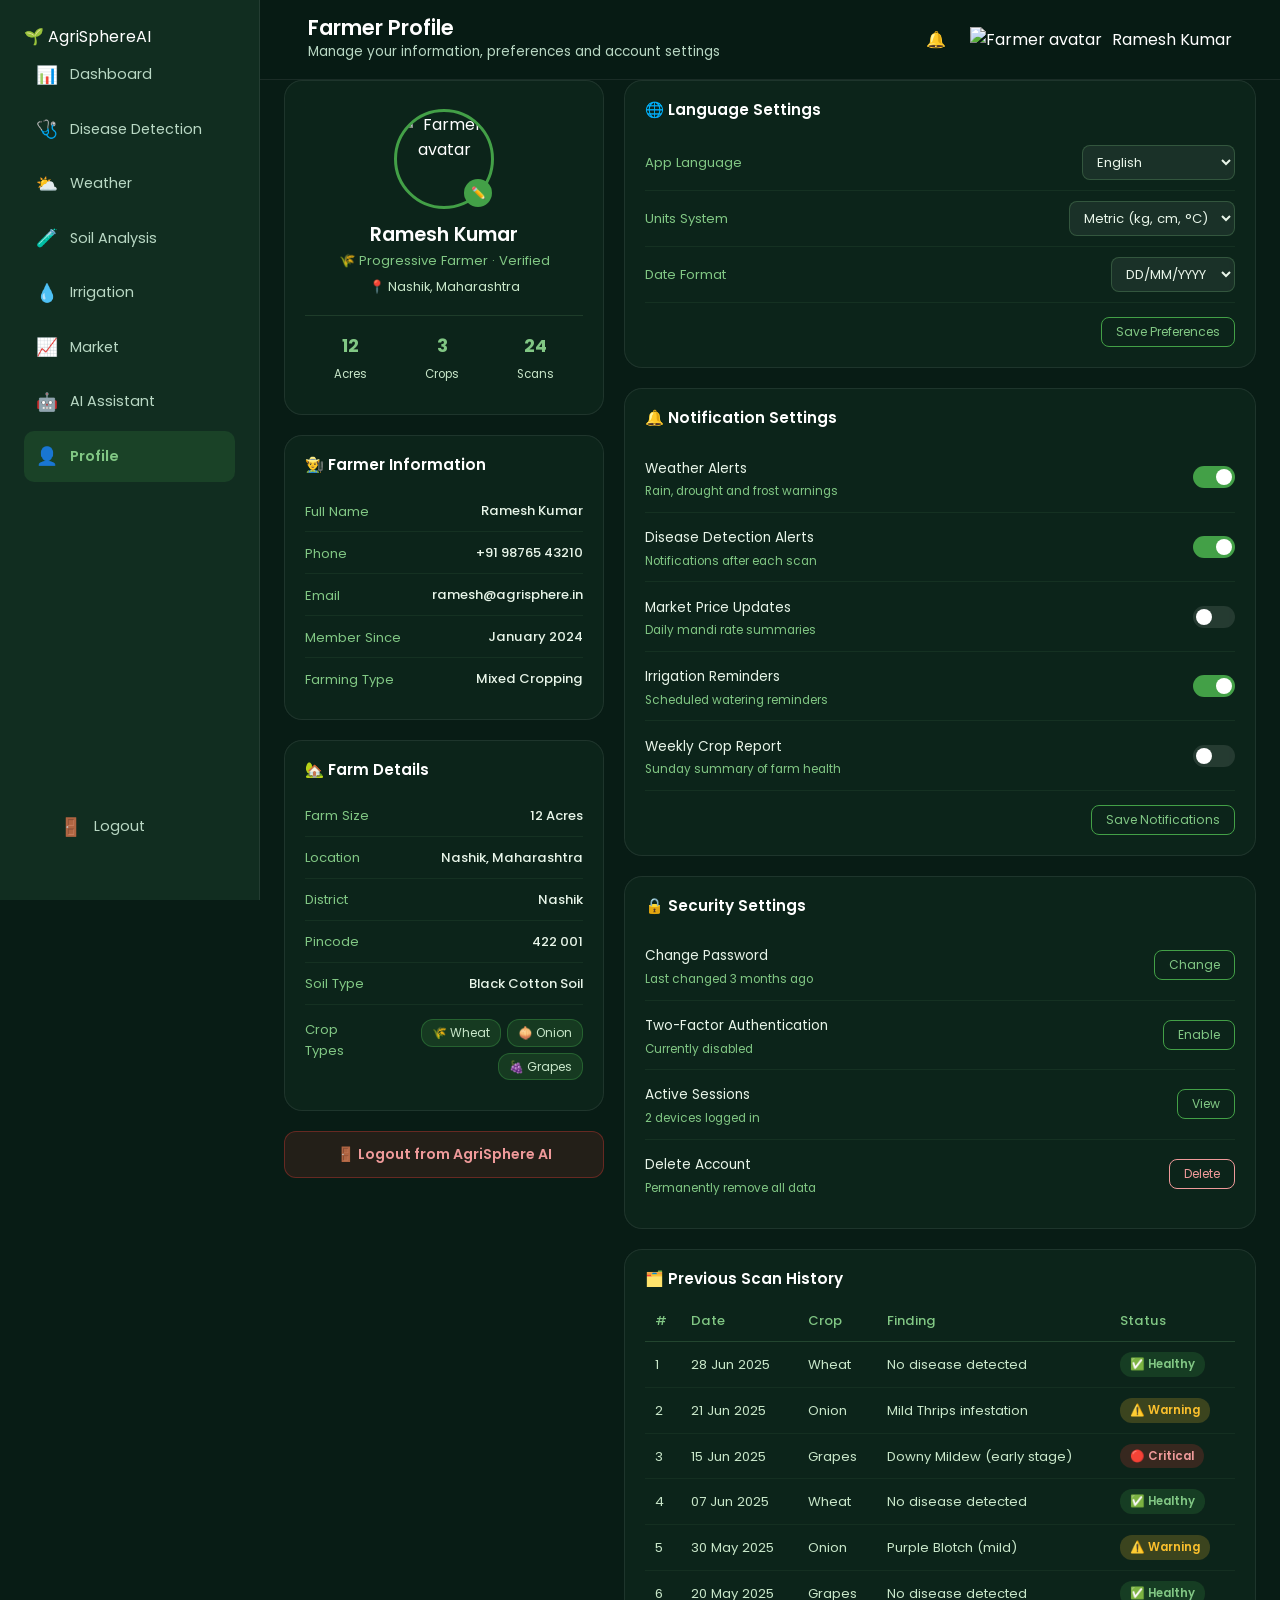
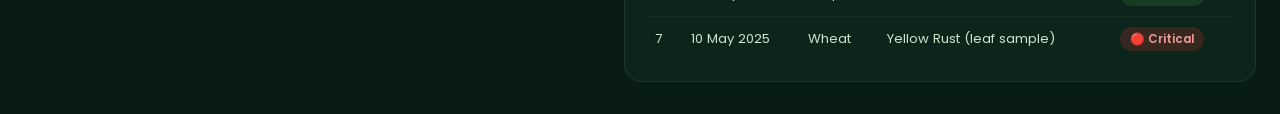
==== commit 4897cc33: "fixed bugs" ====
--- a/profile.html
+++ b/profile.html
@@ -337,10 +337,13 @@
   }
 </style>
 </head>
-<body>
+<body class="dashboard-body">
+
+<!-- Dark overlay behind the sidebar on mobile (same as dashboard.html) -->
+<div class="sidebar-overlay" id="sidebarOverlay"></div>
 
 <!-- ===================== SIDEBAR (identical structure across all dashboard pages) ===================== -->
-<aside class="sidebar">
+<aside class="sidebar" id="sidebar">
   <div class="sidebar__logo">
     <span class="logo-icon">🌱</span>
     <span class="logo-text">AgriSphere<span class="accent">AI</span></span>
@@ -382,10 +385,17 @@
 </aside>
 
 <!-- ===================== MAIN CONTENT ===================== -->
-<div class="main-content">
+<div class="main-content dashboard-main">
 
   <!-- ===================== TOP NAV (identical structure across all dashboard pages) ===================== -->
   <header class="topnav">
+    <!-- Hamburger button — opens the sidebar on mobile (same as dashboard.html) -->
+    <button class="topnav__menu-btn" id="sidebarToggle" aria-label="Open menu">
+      <span></span>
+      <span></span>
+      <span></span>
+    </button>
+
     <div class="topnav__title">
       <h1>Farmer Profile</h1>
       <p class="topnav__subtitle">Manage your information, preferences and account settings</p>
